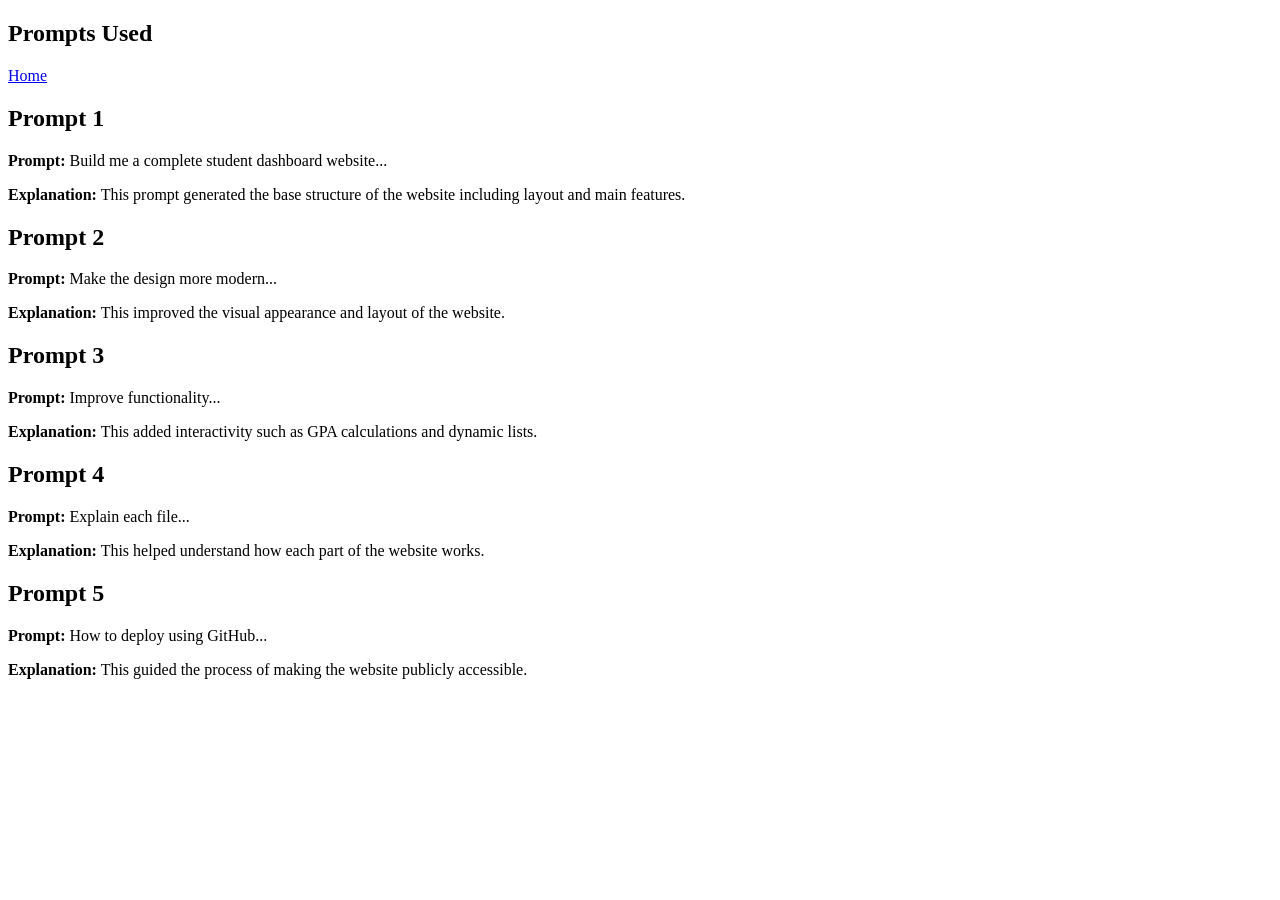
==== prompts.html @ 20e3886c "Update prompts.html" ====
<!DOCTYPE html>
<html>
<head>
    <title>AI Prompts Used</title>
    <link rel="stylesheet" href="style.css">
</head>
<body>

<nav>
    <h1>Prompts Used</h1>
    <a href="index.html">Home</a>
</nav>

<div class="container" style="flex-direction: column;">

    <h2>Prompt 1</h2>
    <p><strong>Prompt:</strong> Build me a complete student dashboard website...</p>
    <p><strong>Explanation:</strong> This prompt generated the base structure of the website including layout and main features.</p>

    <h2>Prompt 2</h2>
    <p><strong>Prompt:</strong> Make the design more modern...</p>
    <p><strong>Explanation:</strong> This improved the visual appearance and layout of the website.</p>

    <h2>Prompt 3</h2>
    <p><strong>Prompt:</strong> Improve functionality...</p>
    <p><strong>Explanation:</strong> This added interactivity such as GPA calculations and dynamic lists.</p>

    <h2>Prompt 4</h2>
    <p><strong>Prompt:</strong> Explain each file...</p>
    <p><strong>Explanation:</strong> This helped understand how each part of the website works.</p>

    <h2>Prompt 5</h2>
    <p><strong>Prompt:</strong> How to deploy using GitHub...</p>
    <p><strong>Explanation:</strong> This guided the process of making the website publicly accessible.</p>

</div>

</body>
</html>
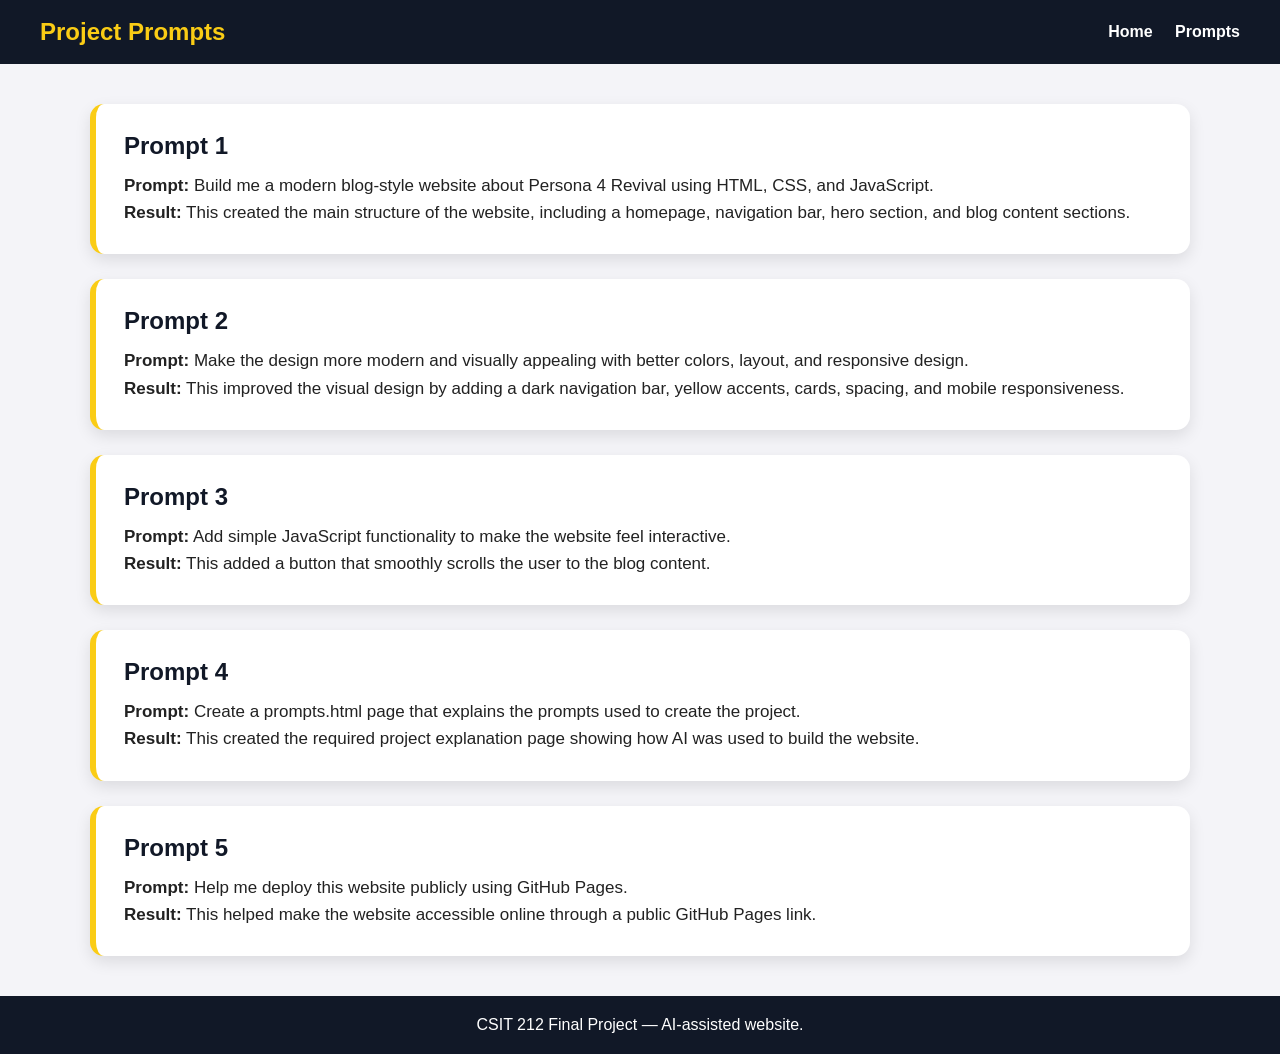
==== commit 48adb1e8: "Update prompts.html" ====
--- a/prompts.html
+++ b/prompts.html
@@ -1,39 +1,58 @@
 <!DOCTYPE html>
-<html>
+<html lang="en">
 <head>
-    <title>AI Prompts Used</title>
-    <link rel="stylesheet" href="style.css">
+  <meta charset="UTF-8" />
+  <meta name="viewport" content="width=device-width, initial-scale=1.0" />
+  <title>Prompts Used</title>
+  <link rel="stylesheet" href="style.css" />
 </head>
 <body>
 
-<nav>
-    <h1>Prompts Used</h1>
-    <a href="index.html">Home</a>
-</nav>
+  <nav class="navbar">
+    <h1>Project Prompts</h1>
+    <div>
+      <a href="index.html">Home</a>
+      <a href="prompts.html">Prompts</a>
+    </div>
+  </nav>
 
-<div class="container" style="flex-direction: column;">
+  <main class="container">
 
-    <h2>Prompt 1</h2>
-    <p><strong>Prompt:</strong> Build me a complete student dashboard website...</p>
-    <p><strong>Explanation:</strong> This prompt generated the base structure of the website including layout and main features.</p>
+    <section class="card">
+      <h2>Prompt 1</h2>
+      <p><strong>Prompt:</strong> Build me a modern blog-style website about Persona 4 Revival using HTML, CSS, and JavaScript.</p>
+      <p><strong>Result:</strong> This created the main structure of the website, including a homepage, navigation bar, hero section, and blog content sections.</p>
+    </section>
 
-    <h2>Prompt 2</h2>
-    <p><strong>Prompt:</strong> Make the design more modern...</p>
-    <p><strong>Explanation:</strong> This improved the visual appearance and layout of the website.</p>
+    <section class="card">
+      <h2>Prompt 2</h2>
+      <p><strong>Prompt:</strong> Make the design more modern and visually appealing with better colors, layout, and responsive design.</p>
+      <p><strong>Result:</strong> This improved the visual design by adding a dark navigation bar, yellow accents, cards, spacing, and mobile responsiveness.</p>
+    </section>
 
-    <h2>Prompt 3</h2>
-    <p><strong>Prompt:</strong> Improve functionality...</p>
-    <p><strong>Explanation:</strong> This added interactivity such as GPA calculations and dynamic lists.</p>
+    <section class="card">
+      <h2>Prompt 3</h2>
+      <p><strong>Prompt:</strong> Add simple JavaScript functionality to make the website feel interactive.</p>
+      <p><strong>Result:</strong> This added a button that smoothly scrolls the user to the blog content.</p>
+    </section>
 
-    <h2>Prompt 4</h2>
-    <p><strong>Prompt:</strong> Explain each file...</p>
-    <p><strong>Explanation:</strong> This helped understand how each part of the website works.</p>
+    <section class="card">
+      <h2>Prompt 4</h2>
+      <p><strong>Prompt:</strong> Create a prompts.html page that explains the prompts used to create the project.</p>
+      <p><strong>Result:</strong> This created the required project explanation page showing how AI was used to build the website.</p>
+    </section>
 
-    <h2>Prompt 5</h2>
-    <p><strong>Prompt:</strong> How to deploy using GitHub...</p>
-    <p><strong>Explanation:</strong> This guided the process of making the website publicly accessible.</p>
+    <section class="card">
+      <h2>Prompt 5</h2>
+      <p><strong>Prompt:</strong> Help me deploy this website publicly using GitHub Pages.</p>
+      <p><strong>Result:</strong> This helped make the website accessible online through a public GitHub Pages link.</p>
+    </section>
 
-</div>
+  </main>
+
+  <footer>
+    <p>CSIT 212 Final Project — AI-assisted website.</p>
+  </footer>
 
 </body>
 </html>
--- a/style.css
+++ b/style.css
@@ -0,0 +1,131 @@
+* {
+  margin: 0;
+  padding: 0;
+  box-sizing: border-box;
+  font-family: Arial, Helvetica, sans-serif;
+}
+
+body {
+  background: #f4f4f8;
+  color: #222;
+}
+
+.navbar {
+  background: #111827;
+  color: white;
+  padding: 18px 40px;
+  display: flex;
+  justify-content: space-between;
+  align-items: center;
+}
+
+.navbar h1 {
+  color: #facc15;
+}
+
+.navbar a {
+  color: white;
+  text-decoration: none;
+  margin-left: 18px;
+  font-weight: bold;
+}
+
+.navbar a:hover {
+  color: #facc15;
+}
+
+.hero {
+  min-height: 70vh;
+  background: linear-gradient(rgba(0,0,0,0.55), rgba(0,0,0,0.55)),
+              url("https://images.unsplash.com/photo-1500530855697-b586d89ba3ee");
+  background-size: cover;
+  background-position: center;
+  display: flex;
+  align-items: center;
+  padding: 40px;
+  color: white;
+}
+
+.hero-content {
+  max-width: 650px;
+}
+
+.hero h2 {
+  font-size: 56px;
+  margin-bottom: 15px;
+  color: #facc15;
+}
+
+.hero p {
+  font-size: 22px;
+  margin-bottom: 25px;
+}
+
+button {
+  background: #facc15;
+  color: #111827;
+  border: none;
+  padding: 12px 22px;
+  border-radius: 8px;
+  font-weight: bold;
+  cursor: pointer;
+}
+
+button:hover {
+  background: #eab308;
+}
+
+.container {
+  width: 90%;
+  max-width: 1100px;
+  margin: 40px auto;
+  display: grid;
+  gap: 25px;
+}
+
+.card {
+  background: white;
+  padding: 28px;
+  border-radius: 14px;
+  box-shadow: 0 6px 16px rgba(0,0,0,0.1);
+  border-left: 6px solid #facc15;
+}
+
+.card h2 {
+  margin-bottom: 12px;
+  color: #111827;
+}
+
+.card p,
+.card li {
+  line-height: 1.6;
+  font-size: 17px;
+}
+
+.card ul {
+  margin-left: 20px;
+}
+
+footer {
+  text-align: center;
+  background: #111827;
+  color: white;
+  padding: 20px;
+  margin-top: 40px;
+}
+
+@media (max-width: 700px) {
+  .navbar {
+    flex-direction: column;
+    gap: 12px;
+    text-align: center;
+  }
+
+  .hero h2 {
+    font-size: 38px;
+  }
+
+  .hero p {
+    font-size: 18px;
+  }
+}
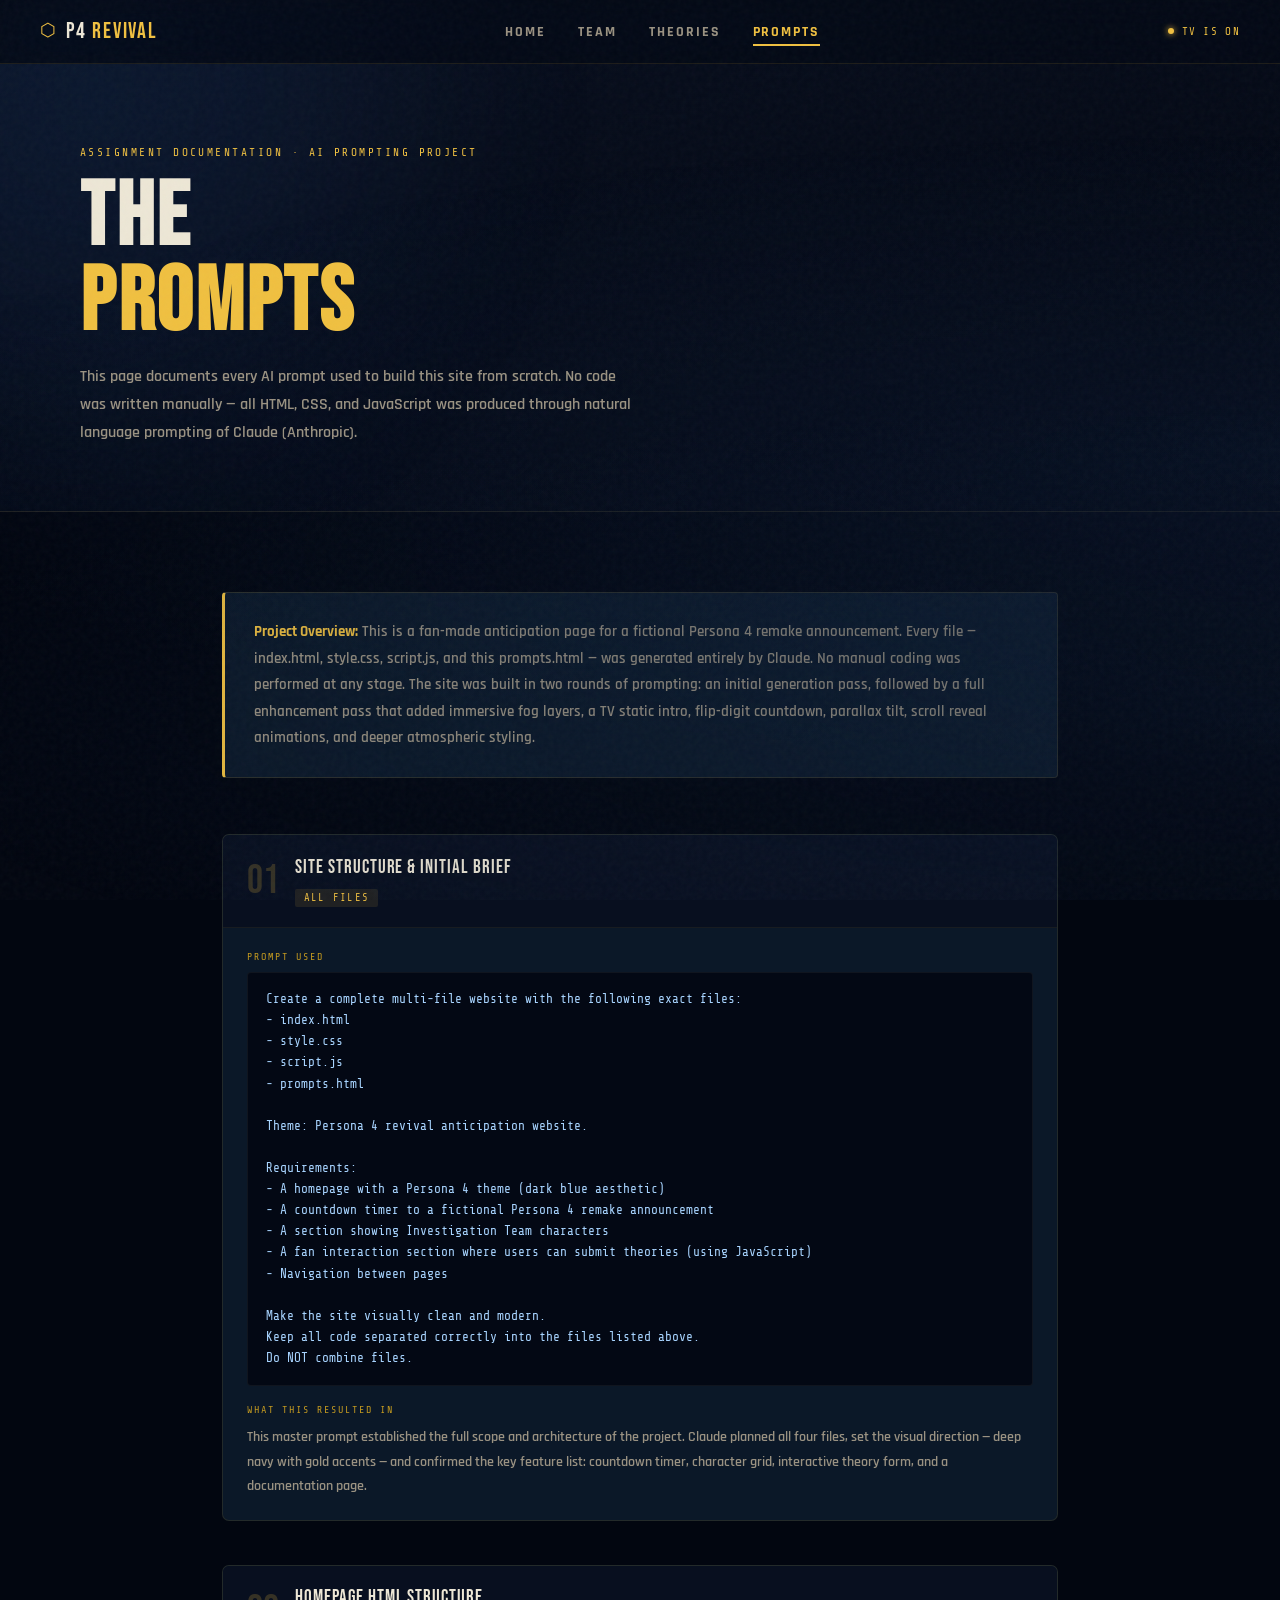
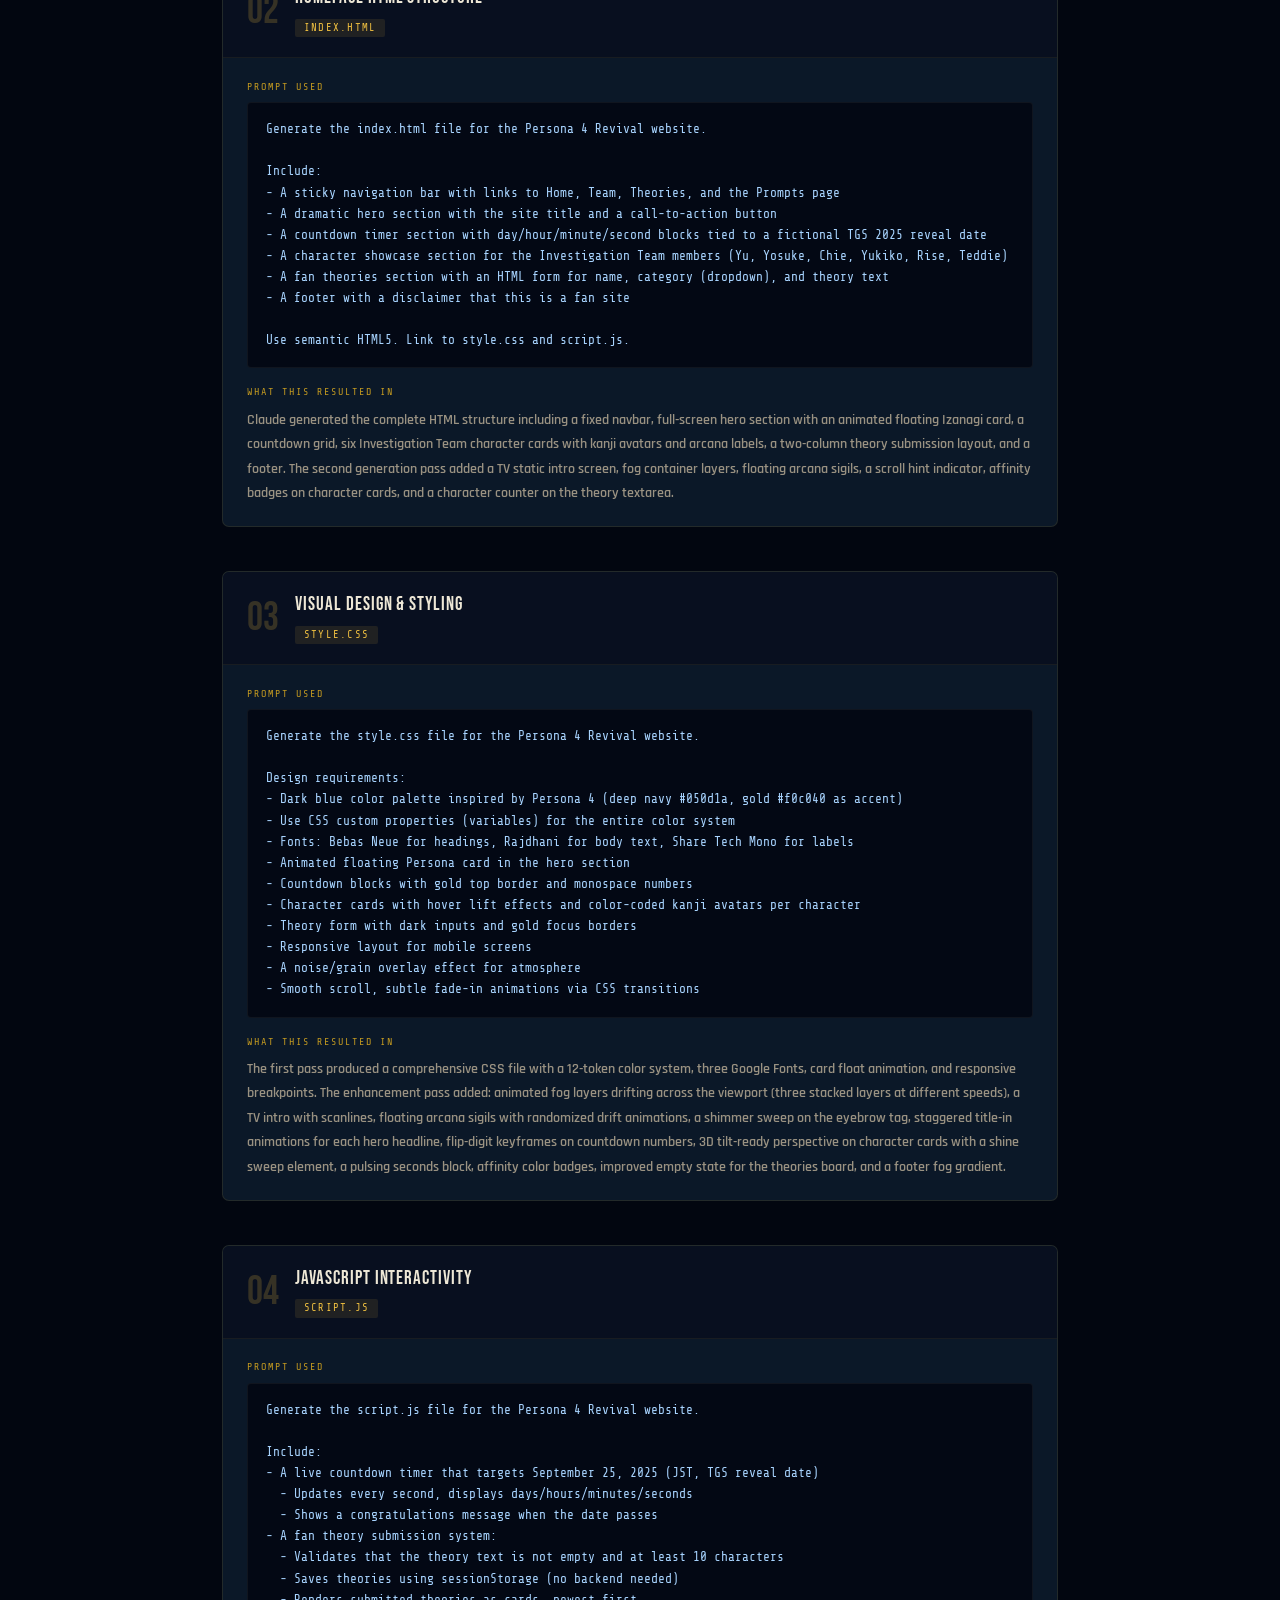
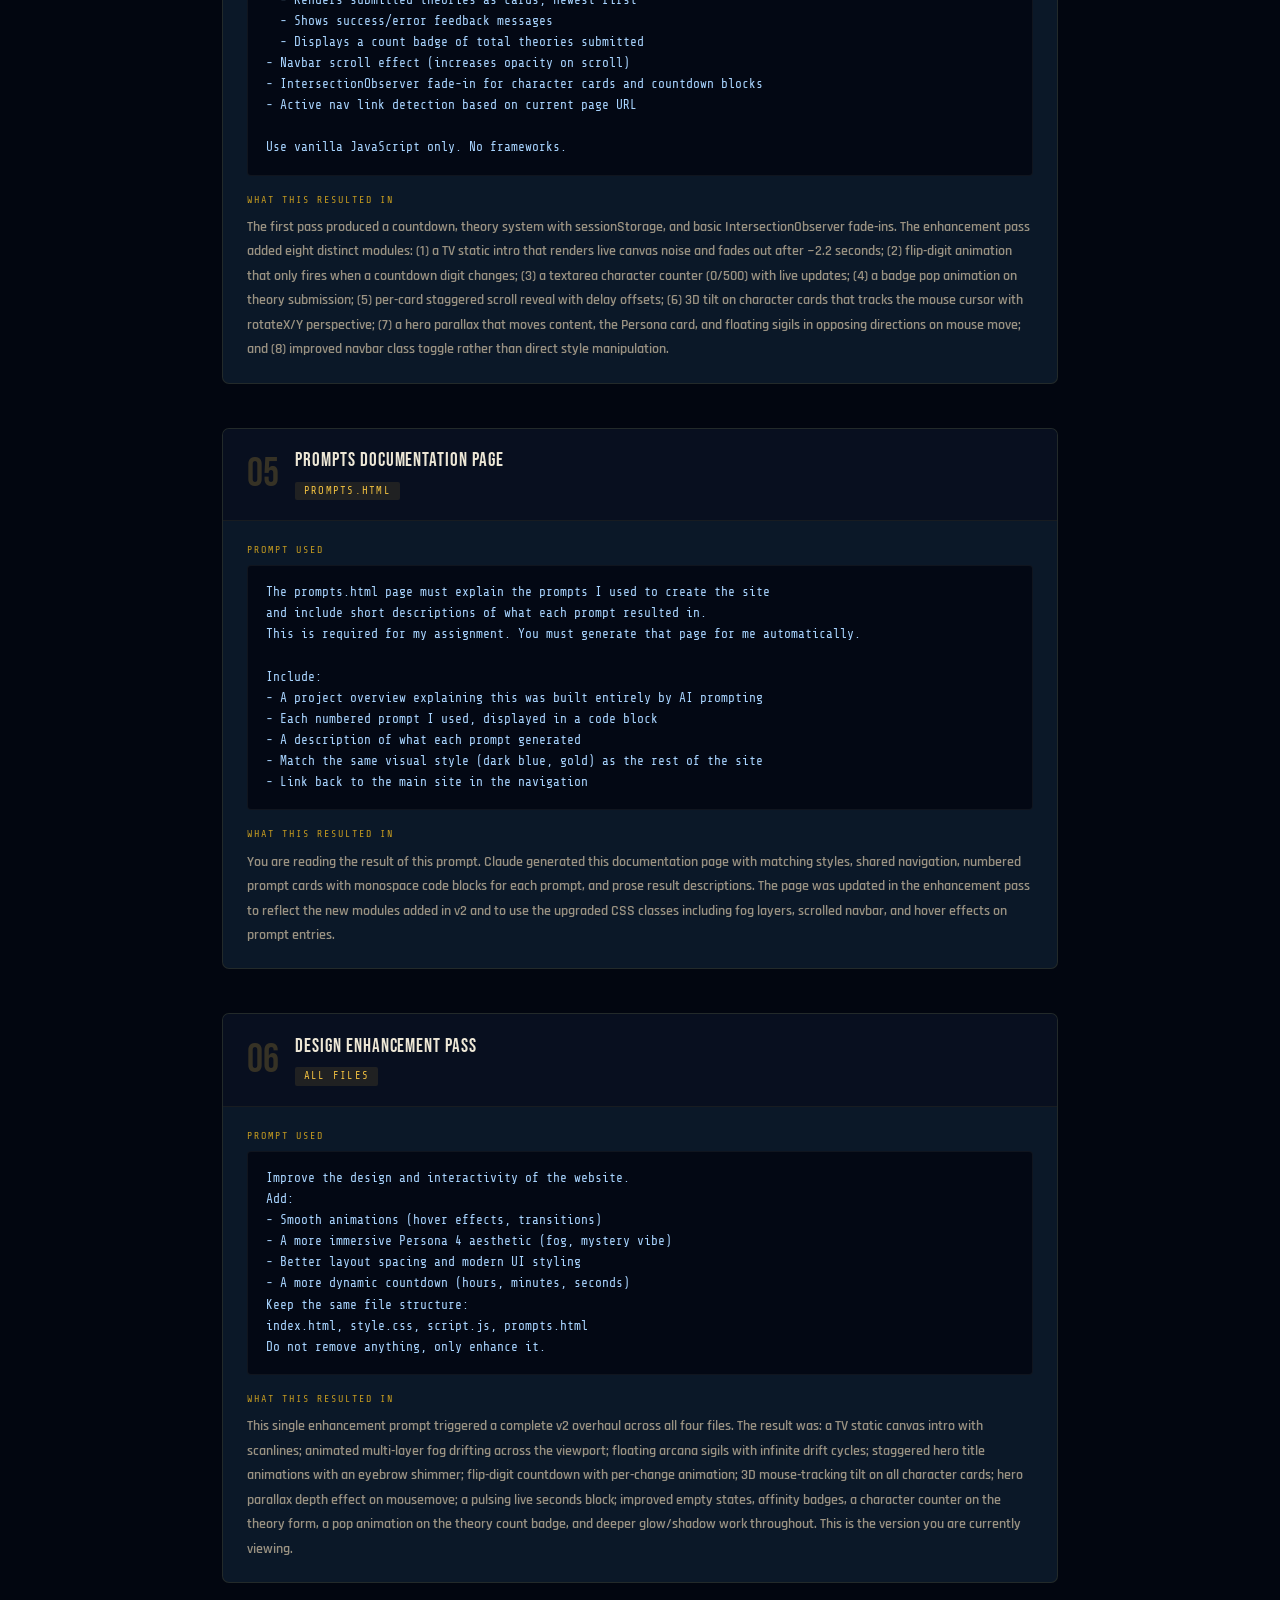
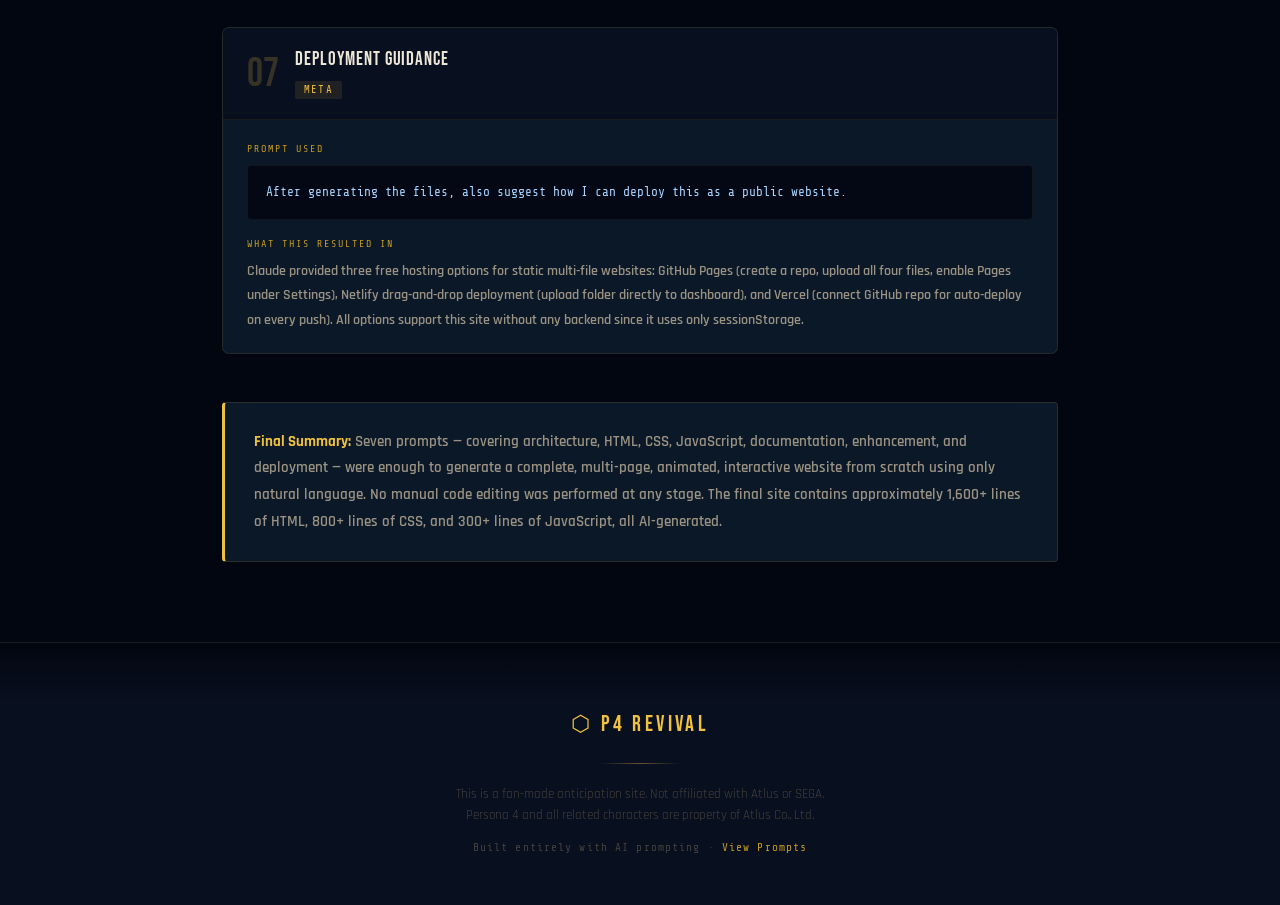
==== commit 8c4dafae: "Update prompts.html" ====
--- a/prompts.html
+++ b/prompts.html
@@ -3,56 +3,325 @@
 <head>
   <meta charset="UTF-8" />
   <meta name="viewport" content="width=device-width, initial-scale=1.0" />
-  <title>Prompts Used</title>
+  <title>Prompts Used — Persona 4 Revival</title>
   <link rel="stylesheet" href="style.css" />
+  <link href="https://fonts.googleapis.com/css2?family=Bebas+Neue&family=Rajdhani:wght@400;600;700&family=Share+Tech+Mono&display=swap" rel="stylesheet" />
 </head>
 <body>
 
-  <nav class="navbar">
-    <h1>Project Prompts</h1>
-    <div>
-      <a href="index.html">Home</a>
-      <a href="prompts.html">Prompts</a>
+  <div class="noise-overlay"></div>
+
+  <!-- FOG LAYERS -->
+  <div class="fog-container" aria-hidden="true">
+    <div class="fog-layer fog-1"></div>
+    <div class="fog-layer fog-2"></div>
+  </div>
+
+  <!-- NAVIGATION -->
+  <nav class="navbar" id="navbar">
+    <div class="nav-logo">
+      <span class="nav-logo-icon">⬡</span>
+      <span>P4 <span class="gold">REVIVAL</span></span>
+    </div>
+    <ul class="nav-links">
+      <li><a href="index.html">Home</a></li>
+      <li><a href="index.html#characters">Team</a></li>
+      <li><a href="index.html#theories">Theories</a></li>
+      <li><a href="prompts.html" class="active">Prompts</a></li>
+    </ul>
+    <div class="nav-tv">
+      <span class="tv-dot"></span>
+      <span>TV IS ON</span>
     </div>
   </nav>
 
-  <main class="container">
-
-    <section class="card">
-      <h2>Prompt 1</h2>
-      <p><strong>Prompt:</strong> Build me a modern blog-style website about Persona 4 Revival using HTML, CSS, and JavaScript.</p>
-      <p><strong>Result:</strong> This created the main structure of the website, including a homepage, navigation bar, hero section, and blog content sections.</p>
-    </section>
-
-    <section class="card">
-      <h2>Prompt 2</h2>
-      <p><strong>Prompt:</strong> Make the design more modern and visually appealing with better colors, layout, and responsive design.</p>
-      <p><strong>Result:</strong> This improved the visual design by adding a dark navigation bar, yellow accents, cards, spacing, and mobile responsiveness.</p>
-    </section>
-
-    <section class="card">
-      <h2>Prompt 3</h2>
-      <p><strong>Prompt:</strong> Add simple JavaScript functionality to make the website feel interactive.</p>
-      <p><strong>Result:</strong> This added a button that smoothly scrolls the user to the blog content.</p>
-    </section>
-
-    <section class="card">
-      <h2>Prompt 4</h2>
-      <p><strong>Prompt:</strong> Create a prompts.html page that explains the prompts used to create the project.</p>
-      <p><strong>Result:</strong> This created the required project explanation page showing how AI was used to build the website.</p>
-    </section>
-
-    <section class="card">
-      <h2>Prompt 5</h2>
-      <p><strong>Prompt:</strong> Help me deploy this website publicly using GitHub Pages.</p>
-      <p><strong>Result:</strong> This helped make the website accessible online through a public GitHub Pages link.</p>
-    </section>
+  <!-- HERO -->
+  <header class="prompts-hero">
+    <div class="prompts-hero-content">
+      <span class="prompts-hero-tag">ASSIGNMENT DOCUMENTATION · AI PROMPTING PROJECT</span>
+      <h1 class="prompts-hero-title">
+        THE<br/><span class="gold">PROMPTS</span>
+      </h1>
+      <p class="prompts-hero-sub">
+        This page documents every AI prompt used to build this site from scratch.
+        No code was written manually — all HTML, CSS, and JavaScript was produced through
+        natural language prompting of Claude (Anthropic).
+      </p>
+    </div>
+  </header>
+
+  <!-- MAIN CONTENT -->
+  <main class="prompts-main">
+
+    <div class="prompts-intro">
+      <strong style="color: var(--gold);">Project Overview:</strong> This is a fan-made anticipation page for a fictional Persona 4 remake announcement.
+      Every file — index.html, style.css, script.js, and this prompts.html — was generated entirely by Claude.
+      No manual coding was performed at any stage. The site was built in two rounds of prompting: an initial
+      generation pass, followed by a full enhancement pass that added immersive fog layers, a TV static intro,
+      flip-digit countdown, parallax tilt, scroll reveal animations, and deeper atmospheric styling.
+    </div>
+
+    <!-- PROMPT 1 -->
+    <div class="prompt-entry">
+      <div class="prompt-entry-header">
+        <span class="prompt-number">01</span>
+        <div>
+          <div style="font-family:var(--font-head);font-size:1.2rem;letter-spacing:0.05em;color:var(--white);">Site Structure & Initial Brief</div>
+          <span class="prompt-file-badge">All Files</span>
+        </div>
+      </div>
+      <div class="prompt-entry-body">
+        <span class="prompt-label">Prompt Used</span>
+        <pre class="prompt-text">Create a complete multi-file website with the following exact files:
+- index.html
+- style.css
+- script.js
+- prompts.html
+
+Theme: Persona 4 revival anticipation website.
+
+Requirements:
+- A homepage with a Persona 4 theme (dark blue aesthetic)
+- A countdown timer to a fictional Persona 4 remake announcement
+- A section showing Investigation Team characters
+- A fan interaction section where users can submit theories (using JavaScript)
+- Navigation between pages
+
+Make the site visually clean and modern.
+Keep all code separated correctly into the files listed above.
+Do NOT combine files.</pre>
+        <span class="prompt-label">What This Resulted In</span>
+        <p class="prompt-result">
+          This master prompt established the full scope and architecture of the project. Claude planned all four files,
+          set the visual direction — deep navy with gold accents — and confirmed the key feature list:
+          countdown timer, character grid, interactive theory form, and a documentation page.
+        </p>
+      </div>
+    </div>
+
+    <!-- PROMPT 2 -->
+    <div class="prompt-entry">
+      <div class="prompt-entry-header">
+        <span class="prompt-number">02</span>
+        <div>
+          <div style="font-family:var(--font-head);font-size:1.2rem;letter-spacing:0.05em;color:var(--white);">Homepage HTML Structure</div>
+          <span class="prompt-file-badge">index.html</span>
+        </div>
+      </div>
+      <div class="prompt-entry-body">
+        <span class="prompt-label">Prompt Used</span>
+        <pre class="prompt-text">Generate the index.html file for the Persona 4 Revival website.
+
+Include:
+- A sticky navigation bar with links to Home, Team, Theories, and the Prompts page
+- A dramatic hero section with the site title and a call-to-action button
+- A countdown timer section with day/hour/minute/second blocks tied to a fictional TGS 2025 reveal date
+- A character showcase section for the Investigation Team members (Yu, Yosuke, Chie, Yukiko, Rise, Teddie)
+- A fan theories section with an HTML form for name, category (dropdown), and theory text
+- A footer with a disclaimer that this is a fan site
+
+Use semantic HTML5. Link to style.css and script.js.</pre>
+        <span class="prompt-label">What This Resulted In</span>
+        <p class="prompt-result">
+          Claude generated the complete HTML structure including a fixed navbar, full-screen hero section with an
+          animated floating Izanagi card, a countdown grid, six Investigation Team character cards with kanji
+          avatars and arcana labels, a two-column theory submission layout, and a footer. The second generation
+          pass added a TV static intro screen, fog container layers, floating arcana sigils, a scroll hint indicator,
+          affinity badges on character cards, and a character counter on the theory textarea.
+        </p>
+      </div>
+    </div>
+
+    <!-- PROMPT 3 -->
+    <div class="prompt-entry">
+      <div class="prompt-entry-header">
+        <span class="prompt-number">03</span>
+        <div>
+          <div style="font-family:var(--font-head);font-size:1.2rem;letter-spacing:0.05em;color:var(--white);">Visual Design & Styling</div>
+          <span class="prompt-file-badge">style.css</span>
+        </div>
+      </div>
+      <div class="prompt-entry-body">
+        <span class="prompt-label">Prompt Used</span>
+        <pre class="prompt-text">Generate the style.css file for the Persona 4 Revival website.
+
+Design requirements:
+- Dark blue color palette inspired by Persona 4 (deep navy #050d1a, gold #f0c040 as accent)
+- Use CSS custom properties (variables) for the entire color system
+- Fonts: Bebas Neue for headings, Rajdhani for body text, Share Tech Mono for labels
+- Animated floating Persona card in the hero section
+- Countdown blocks with gold top border and monospace numbers
+- Character cards with hover lift effects and color-coded kanji avatars per character
+- Theory form with dark inputs and gold focus borders
+- Responsive layout for mobile screens
+- A noise/grain overlay effect for atmosphere
+- Smooth scroll, subtle fade-in animations via CSS transitions</pre>
+        <span class="prompt-label">What This Resulted In</span>
+        <p class="prompt-result">
+          The first pass produced a comprehensive CSS file with a 12-token color system, three Google Fonts, card
+          float animation, and responsive breakpoints. The enhancement pass added: animated fog layers drifting
+          across the viewport (three stacked layers at different speeds), a TV intro with scanlines, floating arcana
+          sigils with randomized drift animations, a shimmer sweep on the eyebrow tag, staggered title-in animations
+          for each hero headline, flip-digit keyframes on countdown numbers, 3D tilt-ready perspective on character
+          cards with a shine sweep element, a pulsing seconds block, affinity color badges, improved empty state
+          for the theories board, and a footer fog gradient.
+        </p>
+      </div>
+    </div>
+
+    <!-- PROMPT 4 -->
+    <div class="prompt-entry">
+      <div class="prompt-entry-header">
+        <span class="prompt-number">04</span>
+        <div>
+          <div style="font-family:var(--font-head);font-size:1.2rem;letter-spacing:0.05em;color:var(--white);">JavaScript Interactivity</div>
+          <span class="prompt-file-badge">script.js</span>
+        </div>
+      </div>
+      <div class="prompt-entry-body">
+        <span class="prompt-label">Prompt Used</span>
+        <pre class="prompt-text">Generate the script.js file for the Persona 4 Revival website.
+
+Include:
+- A live countdown timer that targets September 25, 2025 (JST, TGS reveal date)
+  - Updates every second, displays days/hours/minutes/seconds
+  - Shows a congratulations message when the date passes
+- A fan theory submission system:
+  - Validates that the theory text is not empty and at least 10 characters
+  - Saves theories using sessionStorage (no backend needed)
+  - Renders submitted theories as cards, newest first
+  - Shows success/error feedback messages
+  - Displays a count badge of total theories submitted
+- Navbar scroll effect (increases opacity on scroll)
+- IntersectionObserver fade-in for character cards and countdown blocks
+- Active nav link detection based on current page URL
+
+Use vanilla JavaScript only. No frameworks.</pre>
+        <span class="prompt-label">What This Resulted In</span>
+        <p class="prompt-result">
+          The first pass produced a countdown, theory system with sessionStorage, and basic IntersectionObserver
+          fade-ins. The enhancement pass added eight distinct modules: (1) a TV static intro that renders live
+          canvas noise and fades out after ~2.2 seconds; (2) flip-digit animation that only fires when a countdown
+          digit changes; (3) a textarea character counter (0/500) with live updates; (4) a badge pop animation on
+          theory submission; (5) per-card staggered scroll reveal with delay offsets; (6) 3D tilt on character
+          cards that tracks the mouse cursor with rotateX/Y perspective; (7) a hero parallax that moves content,
+          the Persona card, and floating sigils in opposing directions on mouse move; and (8) improved navbar
+          class toggle rather than direct style manipulation.
+        </p>
+      </div>
+    </div>
+
+    <!-- PROMPT 5 -->
+    <div class="prompt-entry">
+      <div class="prompt-entry-header">
+        <span class="prompt-number">05</span>
+        <div>
+          <div style="font-family:var(--font-head);font-size:1.2rem;letter-spacing:0.05em;color:var(--white);">Prompts Documentation Page</div>
+          <span class="prompt-file-badge">prompts.html</span>
+        </div>
+      </div>
+      <div class="prompt-entry-body">
+        <span class="prompt-label">Prompt Used</span>
+        <pre class="prompt-text">The prompts.html page must explain the prompts I used to create the site 
+and include short descriptions of what each prompt resulted in. 
+This is required for my assignment. You must generate that page for me automatically.
+
+Include:
+- A project overview explaining this was built entirely by AI prompting
+- Each numbered prompt I used, displayed in a code block
+- A description of what each prompt generated
+- Match the same visual style (dark blue, gold) as the rest of the site
+- Link back to the main site in the navigation</pre>
+        <span class="prompt-label">What This Resulted In</span>
+        <p class="prompt-result">
+          You are reading the result of this prompt. Claude generated this documentation page with matching
+          styles, shared navigation, numbered prompt cards with monospace code blocks for each prompt, and
+          prose result descriptions. The page was updated in the enhancement pass to reflect the new
+          modules added in v2 and to use the upgraded CSS classes including fog layers, scrolled navbar,
+          and hover effects on prompt entries.
+        </p>
+      </div>
+    </div>
+
+    <!-- PROMPT 6 -->
+    <div class="prompt-entry">
+      <div class="prompt-entry-header">
+        <span class="prompt-number">06</span>
+        <div>
+          <div style="font-family:var(--font-head);font-size:1.2rem;letter-spacing:0.05em;color:var(--white);">Design Enhancement Pass</div>
+          <span class="prompt-file-badge">All Files</span>
+        </div>
+      </div>
+      <div class="prompt-entry-body">
+        <span class="prompt-label">Prompt Used</span>
+        <pre class="prompt-text">Improve the design and interactivity of the website.
+Add:
+- Smooth animations (hover effects, transitions)
+- A more immersive Persona 4 aesthetic (fog, mystery vibe)
+- Better layout spacing and modern UI styling
+- A more dynamic countdown (hours, minutes, seconds)
+Keep the same file structure:
+index.html, style.css, script.js, prompts.html
+Do not remove anything, only enhance it.</pre>
+        <span class="prompt-label">What This Resulted In</span>
+        <p class="prompt-result">
+          This single enhancement prompt triggered a complete v2 overhaul across all four files. The result was:
+          a TV static canvas intro with scanlines; animated multi-layer fog drifting across the viewport;
+          floating arcana sigils with infinite drift cycles; staggered hero title animations with an eyebrow
+          shimmer; flip-digit countdown with per-change animation; 3D mouse-tracking tilt on all character cards;
+          hero parallax depth effect on mousemove; a pulsing live seconds block; improved empty states,
+          affinity badges, a character counter on the theory form, a pop animation on the theory count badge,
+          and deeper glow/shadow work throughout. This is the version you are currently viewing.
+        </p>
+      </div>
+    </div>
+
+    <!-- PROMPT 7 -->
+    <div class="prompt-entry">
+      <div class="prompt-entry-header">
+        <span class="prompt-number">07</span>
+        <div>
+          <div style="font-family:var(--font-head);font-size:1.2rem;letter-spacing:0.05em;color:var(--white);">Deployment Guidance</div>
+          <span class="prompt-file-badge">Meta</span>
+        </div>
+      </div>
+      <div class="prompt-entry-body">
+        <span class="prompt-label">Prompt Used</span>
+        <pre class="prompt-text">After generating the files, also suggest how I can deploy this as a public website.</pre>
+        <span class="prompt-label">What This Resulted In</span>
+        <p class="prompt-result">
+          Claude provided three free hosting options for static multi-file websites: GitHub Pages
+          (create a repo, upload all four files, enable Pages under Settings), Netlify drag-and-drop
+          deployment (upload folder directly to dashboard), and Vercel (connect GitHub repo for
+          auto-deploy on every push). All options support this site without any backend since it
+          uses only sessionStorage.
+        </p>
+      </div>
+    </div>
+
+    <div class="prompts-intro" style="margin-top:3rem;margin-bottom:0;">
+      <strong style="color:var(--gold);">Final Summary:</strong> Seven prompts — covering architecture, HTML, CSS, JavaScript, documentation,
+      enhancement, and deployment — were enough to generate a complete, multi-page, animated, interactive website
+      from scratch using only natural language. No manual code editing was performed at any stage. The final site
+      contains approximately 1,600+ lines of HTML, 800+ lines of CSS, and 300+ lines of JavaScript, all AI-generated.
+    </div>
 
   </main>
 
-  <footer>
-    <p>CSIT 212 Final Project — AI-assisted website.</p>
+  <!-- FOOTER -->
+  <footer class="site-footer">
+    <div class="footer-fog"></div>
+    <div class="footer-inner">
+      <div class="footer-logo">
+        <span>⬡</span>
+        <span>P4 <span class="gold">REVIVAL</span></span>
+      </div>
+      <div class="footer-divider"></div>
+      <p class="footer-disclaimer">This is a fan-made anticipation site. Not affiliated with Atlus or SEGA.<br/>Persona 4 and all related characters are property of Atlus Co., Ltd.</p>
+      <p class="footer-credit">Built entirely with AI prompting · <a href="prompts.html">View Prompts</a></p>
+    </div>
   </footer>
 
+  <script src="script.js"></script>
 </body>
 </html>
--- a/style.css
+++ b/style.css
@@ -1,131 +1,1187 @@
-* {
-  margin: 0;
-  padding: 0;
+/* =============================================
+   PERSONA 4 REVIVAL — style.css  (v2 Enhanced)
+   Immersive Fog · Mystery · Dark Blue + Gold
+   ============================================= */
+
+@import url('https://fonts.googleapis.com/css2?family=Bebas+Neue&family=Rajdhani:wght@400;600;700&family=Share+Tech+Mono&display=swap');
+
+*, *::before, *::after {
+  margin: 0; padding: 0;
   box-sizing: border-box;
-  font-family: Arial, Helvetica, sans-serif;
-}
+}
+
+/* =============================================
+   DESIGN TOKENS
+   ============================================= */
+:root {
+  --navy:         #040914;
+  --navy-deep:    #020610;
+  --navy-mid:     #080f1f;
+  --navy-card:    #0b1828;
+  --navy-light:   #102038;
+  --blue-glow:    #1a3a6b;
+  --blue-bright:  #2255aa;
+  --fog-color:    #0d1e3a;
+  --gold:         #f0c040;
+  --gold-dim:     #c49a20;
+  --gold-pale:    #fde992;
+  --gold-ghost:   rgba(240,192,64,0.07);
+  --red-accent:   #cc2222;
+  --white:        #ede7d6;
+  --white-dim:    #9a9282;
+  --white-faint:  #44403a;
+  --font-head:    'Bebas Neue', sans-serif;
+  --font-body:    'Rajdhani', sans-serif;
+  --font-mono:    'Share Tech Mono', monospace;
+  --ease-out-expo: cubic-bezier(0.19,1,0.22,1);
+  --ease-spring:   cubic-bezier(0.34,1.56,0.64,1);
+}
+
+html { scroll-behavior: smooth; }
 
 body {
-  background: #f4f4f8;
-  color: #222;
-}
-
-.navbar {
-  background: #111827;
-  color: white;
-  padding: 18px 40px;
-  display: flex;
-  justify-content: space-between;
-  align-items: center;
-}
-
-.navbar h1 {
-  color: #facc15;
-}
-
-.navbar a {
-  color: white;
-  text-decoration: none;
-  margin-left: 18px;
-  font-weight: bold;
-}
-
-.navbar a:hover {
-  color: #facc15;
-}
-
-.hero {
-  min-height: 70vh;
-  background: linear-gradient(rgba(0,0,0,0.55), rgba(0,0,0,0.55)),
-              url("https://images.unsplash.com/photo-1500530855697-b586d89ba3ee");
-  background-size: cover;
-  background-position: center;
+  background-color: var(--navy-deep);
+  color: var(--white);
+  font-family: var(--font-body);
+  font-size: 16px;
+  line-height: 1.6;
+  overflow-x: hidden;
+  cursor: default;
+}
+
+body.loading { overflow: hidden; }
+
+/* =============================================
+   TV INTRO
+   ============================================= */
+.tv-intro {
+  position: fixed;
+  inset: 0;
+  z-index: 9000;
   display: flex;
   align-items: center;
-  padding: 40px;
-  color: white;
-}
-
+  justify-content: center;
+  background: #000;
+  transition: opacity 0.6s ease, transform 0.6s ease;
+}
+
+.tv-intro.hidden {
+  opacity: 0;
+  pointer-events: none;
+  transform: scale(1.05);
+}
+
+#static-canvas {
+  position: absolute;
+  inset: 0;
+  width: 100%; height: 100%;
+  opacity: 0.55;
+}
+
+.tv-intro-content {
+  position: relative;
+  z-index: 2;
+  text-align: center;
+  animation: tv-flicker 0.08s step-end infinite;
+}
+
+.tv-channel-text {
+  font-family: var(--font-head);
+  font-size: clamp(4rem, 12vw, 10rem);
+  color: #fff;
+  letter-spacing: 0.2em;
+  text-shadow: 0 0 20px rgba(255,255,255,0.4);
+  line-height: 1;
+}
+
+.tv-on-text {
+  font-family: var(--font-mono);
+  font-size: 0.8rem;
+  letter-spacing: 0.3em;
+  color: rgba(255,255,255,0.6);
+  margin-top: 0.5rem;
+  text-transform: uppercase;
+}
+
+.tv-scanlines {
+  position: absolute;
+  inset: 0;
+  background: repeating-linear-gradient(
+    0deg,
+    transparent,
+    transparent 2px,
+    rgba(0,0,0,0.25) 2px,
+    rgba(0,0,0,0.25) 4px
+  );
+  pointer-events: none;
+}
+
+@keyframes tv-flicker {
+  0%  { opacity: 1; }
+  10% { opacity: 0.9; }
+  20% { opacity: 1; }
+  30% { opacity: 0.85; }
+  40% { opacity: 1; }
+  50% { opacity: 0.95; }
+}
+
+/* =============================================
+   NOISE + FOG LAYERS
+   ============================================= */
+.noise-overlay {
+  position: fixed; inset: 0;
+  pointer-events: none;
+  z-index: 800;
+  opacity: 0.035;
+  background-image: url("data:image/svg+xml,%3Csvg viewBox='0 0 200 200' xmlns='http://www.w3.org/2000/svg'%3E%3Cfilter id='n'%3E%3CfeTurbulence type='fractalNoise' baseFrequency='0.85' numOctaves='4' stitchTiles='stitch'/%3E%3C/filter%3E%3Crect width='100%25' height='100%25' filter='url(%23n)'/%3E%3C/svg%3E");
+}
+
+.fog-container {
+  position: fixed; inset: 0;
+  z-index: 1; pointer-events: none;
+  overflow: hidden;
+}
+
+.fog-layer {
+  position: absolute;
+  width: 200%; height: 100%;
+  background: radial-gradient(ellipse 80% 50% at 50% 60%,
+    rgba(13,30,58,0.55) 0%,
+    transparent 70%);
+  animation: fog-drift linear infinite;
+}
+
+.fog-1 { animation-duration: 60s; opacity: 0.7; top: -10%; }
+.fog-2 { animation-duration: 90s; opacity: 0.5; top: 20%; animation-direction: reverse; }
+.fog-3 { animation-duration: 120s; opacity: 0.35; top: 50%; }
+
+@keyframes fog-drift {
+  from { transform: translateX(0); }
+  to   { transform: translateX(-50%); }
+}
+
+/* =============================================
+   UTILITY
+   ============================================= */
+.gold { color: var(--gold); }
+
+::-webkit-scrollbar { width: 5px; }
+::-webkit-scrollbar-track { background: var(--navy-deep); }
+::-webkit-scrollbar-thumb { background: var(--gold-dim); border-radius: 3px; }
+
+/* =============================================
+   NAVIGATION
+   ============================================= */
+.navbar {
+  position: fixed; top: 0; left: 0; right: 0;
+  z-index: 500;
+  display: flex; align-items: center; justify-content: space-between;
+  padding: 0 2.5rem;
+  height: 64px;
+  background: rgba(4,9,20,0.82);
+  backdrop-filter: blur(20px) saturate(160%);
+  border-bottom: 1px solid rgba(240,192,64,0.1);
+  transition: background 0.4s ease, border-color 0.4s ease, box-shadow 0.4s ease;
+}
+
+.navbar.scrolled {
+  background: rgba(4,9,20,0.97);
+  border-bottom-color: rgba(240,192,64,0.22);
+  box-shadow: 0 8px 40px rgba(0,0,0,0.5);
+}
+
+.nav-logo {
+  font-family: var(--font-head);
+  font-size: 1.4rem; letter-spacing: 0.08em;
+  display: flex; align-items: center; gap: 0.5rem;
+  transition: opacity 0.2s;
+}
+.nav-logo:hover { opacity: 0.8; }
+
+.nav-logo-icon { color: var(--gold); font-size: 1.1rem; }
+
+.nav-links { list-style: none; display: flex; gap: 2rem; }
+
+.nav-links a {
+  text-decoration: none;
+  font-family: var(--font-body); font-weight: 700;
+  font-size: 0.88rem; letter-spacing: 0.14em;
+  text-transform: uppercase;
+  color: var(--white-dim);
+  transition: color 0.25s;
+  position: relative; padding-bottom: 2px;
+}
+
+.nav-links a::after {
+  content: '';
+  position: absolute; bottom: -3px; left: 0; right: 0;
+  height: 1.5px; background: var(--gold);
+  transform: scaleX(0); transform-origin: left;
+  transition: transform 0.3s var(--ease-out-expo);
+}
+
+.nav-links a:hover,
+.nav-links a.active { color: var(--gold); }
+.nav-links a:hover::after,
+.nav-links a.active::after { transform: scaleX(1); }
+
+.nav-tv {
+  font-family: var(--font-mono); font-size: 0.68rem;
+  color: var(--gold); letter-spacing: 0.12em;
+  display: flex; align-items: center; gap: 0.5rem;
+}
+
+.tv-dot {
+  width: 6px; height: 6px; border-radius: 50%;
+  background: var(--gold);
+  box-shadow: 0 0 6px var(--gold);
+  animation: pulse-dot 1.8s ease-in-out infinite;
+}
+
+@keyframes pulse-dot {
+  0%,100% { opacity: 1; transform: scale(1); }
+  50%      { opacity: 0.4; transform: scale(0.7); }
+}
+
+/* =============================================
+   HERO
+   ============================================= */
+.hero {
+  min-height: 100vh;
+  display: flex; align-items: center; justify-content: space-between;
+  padding: 0 6rem 0 5rem;
+  position: relative; overflow: hidden;
+}
+
+.hero-bg-shapes { position: absolute; inset: 0; z-index: 0; }
+
+.shape {
+  position: absolute; border-radius: 50%;
+  filter: blur(100px); opacity: 0.18;
+  animation: shape-breathe ease-in-out infinite;
+}
+
+.shape-1 {
+  width: 700px; height: 700px; top: -120px; left: -180px;
+  background: radial-gradient(circle, #1a4a99, transparent);
+  animation-duration: 12s;
+}
+.shape-2 {
+  width: 450px; height: 450px; bottom: 0; right: 80px;
+  background: radial-gradient(circle, #b08010, transparent);
+  opacity: 0.10; animation-duration: 18s; animation-delay: -6s;
+}
+.shape-3 {
+  width: 350px; height: 350px; top: 35%; left: 42%;
+  background: radial-gradient(circle, #0a2a5e, transparent);
+  animation-duration: 15s; animation-delay: -3s;
+}
+.shape-4 {
+  width: 250px; height: 250px; bottom: 15%; left: 20%;
+  background: radial-gradient(circle, #1a3a6b, transparent);
+  opacity: 0.12; animation-duration: 20s; animation-delay: -10s;
+}
+
+@keyframes shape-breathe {
+  0%,100% { transform: scale(1) translate(0,0); }
+  50%      { transform: scale(1.12) translate(20px,-15px); }
+}
+
+/* Floating sigils */
+.arcana-sigils { position: absolute; inset: 0; z-index: 0; pointer-events: none; }
+
+.sigil {
+  position: absolute;
+  font-size: 1.5rem; color: rgba(240,192,64,0.08);
+  animation: sigil-float linear infinite;
+  user-select: none;
+}
+.s1 { left:8%;  top:20%; animation-duration:22s; animation-delay:0s;   font-size:2rem; }
+.s2 { left:15%; top:70%; animation-duration:28s; animation-delay:-5s;  }
+.s3 { left:75%; top:15%; animation-duration:25s; animation-delay:-8s;  font-size:1.8rem; }
+.s4 { left:85%; top:65%; animation-duration:32s; animation-delay:-12s; font-size:1.2rem; }
+.s5 { left:50%; top:85%; animation-duration:20s; animation-delay:-3s;  font-size:2.5rem; }
+
+@keyframes sigil-float {
+  0%   { transform: translateY(0) rotate(0deg);   opacity: 0.05; }
+  25%  { opacity: 0.12; }
+  50%  { transform: translateY(-40px) rotate(180deg); opacity: 0.06; }
+  75%  { opacity: 0.10; }
+  100% { transform: translateY(0) rotate(360deg); opacity: 0.05; }
+}
+
+/* Hero content reveal */
 .hero-content {
-  max-width: 650px;
-}
-
-.hero h2 {
-  font-size: 56px;
-  margin-bottom: 15px;
-  color: #facc15;
-}
-
-.hero p {
-  font-size: 22px;
-  margin-bottom: 25px;
-}
-
-button {
-  background: #facc15;
-  color: #111827;
-  border: none;
-  padding: 12px 22px;
-  border-radius: 8px;
-  font-weight: bold;
-  cursor: pointer;
-}
-
-button:hover {
-  background: #eab308;
-}
-
-.container {
-  width: 90%;
-  max-width: 1100px;
-  margin: 40px auto;
+  position: relative; z-index: 2;
+  flex: 1; max-width: 620px;
+}
+
+.reveal-hero { animation: hero-reveal 1.2s var(--ease-out-expo) both; animation-delay: 0.1s; }
+.reveal-card { animation: card-reveal 1.4s var(--ease-out-expo) both; animation-delay: 0.35s; }
+
+@keyframes hero-reveal {
+  from { opacity: 0; transform: translateY(40px); }
+  to   { opacity: 1; transform: translateY(0); }
+}
+@keyframes card-reveal {
+  from { opacity: 0; transform: translateY(30px) rotate(-3deg) scale(0.9); }
+  to   { opacity: 1; transform: translateY(0) rotate(-3deg) scale(1); }
+}
+
+.hero-eyebrow { margin-bottom: 1.5rem; }
+
+.eye-brow-tag {
+  font-family: var(--font-mono); font-size: 0.76rem;
+  letter-spacing: 0.22em; color: var(--gold);
+  border: 1px solid rgba(240,192,64,0.35);
+  padding: 0.3rem 0.9rem; display: inline-flex;
+  align-items: center; gap: 0.6rem;
+  position: relative; overflow: hidden;
+}
+
+.eye-brow-tag::before {
+  content: '';
+  position: absolute; left: -100%; top: 0; bottom: 0; width: 60%;
+  background: linear-gradient(90deg, transparent, rgba(240,192,64,0.12), transparent);
+  animation: tag-shimmer 4s ease-in-out infinite;
+}
+
+@keyframes tag-shimmer {
+  from { left: -100%; }
+  to   { left: 200%; }
+}
+
+.tag-dot {
+  width: 5px; height: 5px; border-radius: 50%;
+  background: var(--gold);
+  animation: pulse-dot 2s ease-in-out infinite;
+  display: inline-block; flex-shrink: 0;
+}
+
+.hero-title {
+  display: flex; flex-direction: column;
+  line-height: 0.88;
+  font-family: var(--font-head); letter-spacing: 0.02em;
+}
+
+.title-line-1 {
+  font-size: clamp(5rem, 10vw, 9rem); color: var(--white);
+  text-shadow: 0 0 80px rgba(26,74,153,0.4);
+  animation: title-in 1s var(--ease-out-expo) both; animation-delay: 0.2s;
+}
+.title-line-2 {
+  font-size: clamp(8rem, 18vw, 16rem); color: var(--gold);
+  line-height: 0.85;
+  text-shadow: 0 0 100px rgba(240,192,64,0.3);
+  display: flex; align-items: center; gap: 0.08em;
+  animation: title-in 1s var(--ease-out-expo) both; animation-delay: 0.3s;
+}
+.title-line-3 {
+  font-size: clamp(3.5rem, 7vw, 6rem); color: var(--white-dim);
+  letter-spacing: 0.32em;
+  animation: title-in 1s var(--ease-out-expo) both; animation-delay: 0.4s;
+}
+
+@keyframes title-in {
+  from { opacity: 0; transform: translateX(-20px); }
+  to   { opacity: 1; transform: translateX(0); }
+}
+
+.star-pulse { animation: star-glow 2.5s ease-in-out infinite; display: inline-block; }
+
+@keyframes star-glow {
+  0%,100% { text-shadow: 0 0 40px rgba(240,192,64,0.4); transform: scale(1); }
+  50%      { text-shadow: 0 0 80px rgba(240,192,64,0.8); transform: scale(1.06); }
+}
+
+.hero-subtitle {
+  margin-top: 1.5rem; font-size: 1.05rem; font-weight: 600;
+  color: var(--white-dim); line-height: 1.75; max-width: 420px;
+  animation: title-in 1s var(--ease-out-expo) both; animation-delay: 0.5s;
+}
+
+.hero-cta-group {
+  display: flex; gap: 1rem; margin-top: 2.5rem;
+  animation: title-in 1s var(--ease-out-expo) both; animation-delay: 0.65s;
+}
+
+/* ---- PERSONA CARD ---- */
+.hero-card { position: relative; z-index: 2; flex-shrink: 0; }
+
+.hero-card-inner {
+  width: 190px; height: 300px;
+  background: linear-gradient(160deg, var(--navy-light) 0%, var(--navy-card) 100%);
+  border: 1px solid rgba(240,192,64,0.35);
+  border-radius: 14px;
+  display: flex; flex-direction: column; align-items: center; justify-content: center;
+  gap: 0.55rem; padding: 1.5rem;
+  position: relative;
+  box-shadow: 0 24px 70px rgba(0,0,0,0.6), 0 0 50px rgba(240,192,64,0.07);
+  animation: card-float 5s ease-in-out infinite;
+  transform: rotate(-3deg);
+  transition: box-shadow 0.4s ease;
+}
+.hero-card-inner:hover {
+  box-shadow: 0 30px 90px rgba(0,0,0,0.7), 0 0 60px rgba(240,192,64,0.18);
+}
+
+@keyframes card-float {
+  0%,100% { transform: translateY(0) rotate(-3deg); }
+  50%      { transform: translateY(-18px) rotate(-3deg); }
+}
+
+.card-glow-ring {
+  position: absolute; inset: -8px;
+  border-radius: 18px;
+  border: 1px solid rgba(240,192,64,0.12);
+  animation: ring-pulse 3s ease-in-out infinite;
+}
+
+@keyframes ring-pulse {
+  0%,100% { opacity: 0.5; transform: scale(1); }
+  50%      { opacity: 1; transform: scale(1.02); }
+}
+
+.persona-card-label {
+  font-family: var(--font-mono); font-size: 0.58rem;
+  letter-spacing: 0.22em; color: var(--gold); text-transform: uppercase;
+}
+.persona-card-symbol {
+  font-size: 4.2rem; color: var(--gold);
+  text-shadow: 0 0 30px rgba(240,192,64,0.6);
+  animation: symbol-spin 8s ease-in-out infinite;
+  display: block;
+}
+@keyframes symbol-spin {
+  0%,100% { transform: rotate(0deg) scale(1); }
+  50%      { transform: rotate(10deg) scale(1.05); }
+}
+.persona-card-name {
+  font-family: var(--font-head); font-size: 1.45rem;
+  letter-spacing: 0.15em; color: var(--white);
+}
+.persona-card-divider {
+  width: 60%; height: 1px;
+  background: linear-gradient(90deg, transparent, rgba(240,192,64,0.4), transparent);
+}
+.persona-card-rank {
+  font-family: var(--font-mono); font-size: 0.55rem;
+  letter-spacing: 0.14em; color: var(--white-dim); text-align: center;
+}
+.persona-card-stars {
+  font-size: 0.5rem; letter-spacing: 0.2em; color: var(--gold-dim);
+}
+
+/* Scroll hint */
+.scroll-hint {
+  position: absolute; bottom: 2.5rem; left: 50%;
+  transform: translateX(-50%);
+  display: flex; flex-direction: column; align-items: center; gap: 0.5rem;
+  z-index: 2;
+  animation: hint-fade 2s ease-in-out infinite;
+}
+.scroll-hint-line {
+  width: 1px; height: 50px;
+  background: linear-gradient(180deg, transparent, rgba(240,192,64,0.6));
+}
+.scroll-hint span {
+  font-family: var(--font-mono); font-size: 0.6rem;
+  letter-spacing: 0.3em; color: rgba(240,192,64,0.4);
+}
+@keyframes hint-fade {
+  0%,100% { opacity: 0.5; transform: translateX(-50%) translateY(0); }
+  50%      { opacity: 1;   transform: translateX(-50%) translateY(6px); }
+}
+
+/* =============================================
+   BUTTONS
+   ============================================= */
+.btn {
+  display: inline-block;
+  font-family: var(--font-body); font-weight: 700;
+  font-size: 0.88rem; letter-spacing: 0.14em; text-transform: uppercase;
+  text-decoration: none;
+  padding: 0.8rem 2rem; border-radius: 3px;
+  transition: transform 0.25s var(--ease-spring), box-shadow 0.25s ease, background 0.2s ease;
+  cursor: pointer; border: none;
+  position: relative; overflow: hidden;
+}
+
+.btn::after {
+  content: '';
+  position: absolute; inset: 0;
+  background: linear-gradient(120deg, transparent 30%, rgba(255,255,255,0.12) 50%, transparent 70%);
+  transform: translateX(-100%);
+  transition: transform 0.5s ease;
+}
+.btn:hover::after { transform: translateX(100%); }
+
+.btn-inner { position: relative; z-index: 1; }
+
+.btn-primary {
+  background: var(--gold); color: var(--navy-deep);
+  box-shadow: 0 4px 28px rgba(240,192,64,0.28);
+}
+.btn-primary:hover {
+  background: var(--gold-pale);
+  box-shadow: 0 8px 40px rgba(240,192,64,0.5);
+  transform: translateY(-3px);
+}
+.btn-primary:active { transform: translateY(-1px); }
+
+.btn-outline {
+  background: transparent; color: var(--gold);
+  border: 1px solid rgba(240,192,64,0.45);
+}
+.btn-outline:hover {
+  background: rgba(240,192,64,0.09);
+  border-color: rgba(240,192,64,0.8);
+  box-shadow: 0 0 20px rgba(240,192,64,0.1);
+  transform: translateY(-3px);
+}
+
+/* =============================================
+   SECTION HEADERS
+   ============================================= */
+.section-header { text-align: center; margin-bottom: 4rem; }
+
+.section-tag {
+  font-family: var(--font-mono); font-size: 0.68rem;
+  letter-spacing: 0.28em; color: var(--gold); text-transform: uppercase;
+  display: block; margin-bottom: 0.75rem;
+}
+
+.section-title {
+  font-family: var(--font-head);
+  font-size: clamp(2.5rem, 6vw, 5rem); letter-spacing: 0.06em;
+  color: var(--white); line-height: 1;
+  text-shadow: 0 0 60px rgba(240,192,64,0.08);
+}
+
+.section-sub {
+  margin-top: 0.85rem; font-size: 0.95rem;
+  color: var(--white-dim); font-weight: 600; letter-spacing: 0.04em;
+}
+
+/* =============================================
+   COUNTDOWN
+   ============================================= */
+.countdown-section {
+  padding: 7rem 5rem;
+  background: linear-gradient(180deg, var(--navy-deep) 0%, var(--navy-mid) 50%, var(--navy-deep) 100%);
+  border-top: 1px solid rgba(240,192,64,0.07);
+  border-bottom: 1px solid rgba(240,192,64,0.07);
+  position: relative; overflow: hidden;
+}
+
+.countdown-section::before {
+  content: '';
+  position: absolute; left:50%; top:50%;
+  transform: translate(-50%,-50%);
+  width: 700px; height: 300px;
+  background: radial-gradient(ellipse, rgba(26,58,107,0.3), transparent);
+  pointer-events: none;
+}
+
+.countdown-fog-top,
+.countdown-fog-bottom {
+  position: absolute; left: 0; right: 0; height: 100px;
+  pointer-events: none; z-index: 2;
+}
+.countdown-fog-top {
+  top: 0;
+  background: linear-gradient(180deg, var(--navy-deep) 0%, transparent 100%);
+}
+.countdown-fog-bottom {
+  bottom: 0;
+  background: linear-gradient(0deg, var(--navy-deep) 0%, transparent 100%);
+}
+
+.countdown-grid {
+  display: flex; justify-content: center; align-items: center;
+  gap: 1.25rem; flex-wrap: wrap;
+  position: relative; z-index: 1;
+}
+
+.countdown-block {
+  display: flex; flex-direction: column; align-items: center;
+  background: linear-gradient(160deg, var(--navy-light), var(--navy-card));
+  border: 1px solid rgba(240,192,64,0.18);
+  padding: 1.8rem 2.2rem; min-width: 140px;
+  position: relative; border-radius: 6px;
+  transition: border-color 0.4s ease, box-shadow 0.4s ease;
+  overflow: hidden;
+}
+
+.countdown-block::before {
+  content: '';
+  position: absolute; top: 0; left: 0; right: 0; height: 2px;
+  background: linear-gradient(90deg, transparent, var(--gold), transparent);
+  opacity: 0.7;
+}
+
+.countdown-block:hover {
+  border-color: rgba(240,192,64,0.4);
+  box-shadow: 0 12px 40px rgba(0,0,0,0.3), 0 0 30px rgba(240,192,64,0.06);
+}
+
+.countdown-block-glow {
+  position: absolute; inset: 0; border-radius: 6px;
+  background: radial-gradient(ellipse at 50% 100%, rgba(240,192,64,0.04), transparent 70%);
+  pointer-events: none;
+}
+
+.seconds-glow {
+  animation: seconds-breathe 1s ease-in-out infinite;
+}
+@keyframes seconds-breathe {
+  0%,100% { opacity: 0.5; }
+  50%      { opacity: 1; }
+}
+
+.countdown-flip { position: relative; overflow: hidden; }
+
+.countdown-number {
+  font-family: var(--font-head);
+  font-size: clamp(3rem, 5.5vw, 5.5rem);
+  color: var(--gold); line-height: 1;
+  letter-spacing: 0.04em;
+  text-shadow: 0 0 40px rgba(240,192,64,0.35);
+  min-width: 2.2ch; text-align: center;
+  display: block;
+  transition: transform 0.15s ease, opacity 0.15s ease;
+}
+
+.countdown-number.flip-anim {
+  animation: flip-digit 0.25s ease;
+}
+@keyframes flip-digit {
+  0%   { transform: translateY(0); opacity: 1; }
+  40%  { transform: translateY(-8px); opacity: 0.3; }
+  60%  { transform: translateY(6px);  opacity: 0.3; }
+  100% { transform: translateY(0); opacity: 1; }
+}
+
+.countdown-label {
+  font-family: var(--font-mono); font-size: 0.62rem;
+  letter-spacing: 0.22em; color: var(--white-faint);
+  text-transform: uppercase; margin-top: 0.5rem;
+}
+
+.countdown-sep {
+  font-family: var(--font-head); font-size: 3.5rem;
+  color: rgba(240,192,64,0.25); margin-bottom: 1.8rem;
+  line-height: 1;
+  animation: sep-blink 1s step-end infinite;
+}
+@keyframes sep-blink {
+  0%,100% { opacity: 0.3; }
+  50%      { opacity: 0.7; }
+}
+
+.pulse-seconds { animation: block-pulse 1s ease-in-out infinite; }
+@keyframes block-pulse {
+  0%,100% { box-shadow: 0 0 0 0 rgba(240,192,64,0); }
+  50%      { box-shadow: 0 0 0 4px rgba(240,192,64,0.05); }
+}
+
+.countdown-target {
+  text-align: center; margin-top: 2.5rem;
+  font-family: var(--font-mono); font-size: 0.75rem;
+  color: var(--white-faint); letter-spacing: 0.12em;
+  position: relative; z-index: 1;
+  display: flex; align-items: center; justify-content: center; gap: 0.5rem;
+}
+.target-icon { font-size: 1rem; }
+
+/* =============================================
+   CHARACTERS
+   ============================================= */
+.characters-section {
+  padding: 8rem 5rem;
+  background: linear-gradient(180deg, var(--navy-deep) 0%, var(--navy-mid) 100%);
+  position: relative;
+}
+
+.characters-section::before {
+  content: '';
+  position: absolute; inset: 0;
+  background: radial-gradient(ellipse 60% 40% at 50% 30%, rgba(26,74,153,0.08), transparent);
+  pointer-events: none;
+}
+
+.characters-grid {
   display: grid;
-  gap: 25px;
-}
-
-.card {
-  background: white;
-  padding: 28px;
-  border-radius: 14px;
-  box-shadow: 0 6px 16px rgba(0,0,0,0.1);
-  border-left: 6px solid #facc15;
-}
-
-.card h2 {
-  margin-bottom: 12px;
-  color: #111827;
-}
-
-.card p,
-.card li {
-  line-height: 1.6;
-  font-size: 17px;
-}
-
-.card ul {
-  margin-left: 20px;
-}
-
-footer {
-  text-align: center;
-  background: #111827;
-  color: white;
-  padding: 20px;
-  margin-top: 40px;
-}
-
-@media (max-width: 700px) {
-  .navbar {
-    flex-direction: column;
-    gap: 12px;
-    text-align: center;
+  grid-template-columns: repeat(auto-fill, minmax(310px, 1fr));
+  gap: 1.75rem;
+  max-width: 1200px; margin: 0 auto;
+}
+
+.char-card {
+  background: linear-gradient(150deg, rgba(16,32,56,0.9), rgba(11,24,40,0.95));
+  border: 1px solid rgba(240,192,64,0.1);
+  border-radius: 8px; overflow: hidden;
+  transition: transform 0.4s var(--ease-out-expo),
+              border-color 0.35s ease,
+              box-shadow 0.4s ease;
+  position: relative;
+  /* JS-set opacity/transform for scroll reveal */
+}
+
+.char-card:hover {
+  transform: translateY(-8px) scale(1.01);
+  border-color: rgba(240,192,64,0.4);
+  box-shadow: 0 20px 60px rgba(0,0,0,0.5),
+              0 0 30px rgba(240,192,64,0.07),
+              inset 0 1px 0 rgba(240,192,64,0.12);
+}
+
+/* Shine sweep on hover */
+.char-card-shine {
+  position: absolute; inset: 0; z-index: 10;
+  background: linear-gradient(120deg, transparent 20%, rgba(255,255,255,0.04) 50%, transparent 80%);
+  transform: translateX(-100%);
+  transition: transform 0.6s ease;
+  pointer-events: none;
+}
+.char-card:hover .char-card-shine { transform: translateX(100%); }
+
+.char-card-top {
+  display: flex; align-items: center; gap: 1rem;
+  padding: 1.4rem 1.4rem 0;
+}
+
+.char-avatar {
+  width: 64px; height: 64px; border-radius: 50%;
+  display: flex; align-items: center; justify-content: center;
+  flex-shrink: 0; position: relative;
+  transition: transform 0.35s var(--ease-spring);
+}
+.char-card:hover .char-avatar { transform: scale(1.08) rotate(-3deg); }
+
+.avatar-kanji {
+  font-family: var(--font-head); font-size: 1.9rem;
+  color: var(--navy-deep); position: relative; z-index: 1;
+  letter-spacing: 0;
+}
+
+.avatar-ring {
+  position: absolute; inset: -3px; border-radius: 50%;
+  border: 1.5px solid rgba(255,255,255,0.2);
+  animation: ring-spin 8s linear infinite;
+}
+@keyframes ring-spin {
+  from { transform: rotate(0deg); }
+  to   { transform: rotate(360deg); }
+}
+
+.avatar-yu      { background: linear-gradient(135deg, #f0c040, #c49a20); box-shadow: 0 4px 20px rgba(240,192,64,0.3); }
+.avatar-yosuke  { background: linear-gradient(135deg, #4a9eff, #1a5cbb); box-shadow: 0 4px 20px rgba(74,158,255,0.3); }
+.avatar-chie    { background: linear-gradient(135deg, #50e878, #1a8a3a); box-shadow: 0 4px 20px rgba(80,232,120,0.3); }
+.avatar-yukiko  { background: linear-gradient(135deg, #ff6060, #aa1a1a); box-shadow: 0 4px 20px rgba(255,96,96,0.3); }
+.avatar-rise    { background: linear-gradient(135deg, #ff90c0, #bb3070); box-shadow: 0 4px 20px rgba(255,144,192,0.3); }
+.avatar-teddie  { background: linear-gradient(135deg, #88ddff, #2288aa); box-shadow: 0 4px 20px rgba(136,221,255,0.3); }
+
+.char-arcana {
+  font-family: var(--font-mono); font-size: 0.6rem;
+  letter-spacing: 0.18em; color: var(--gold-dim);
+  text-transform: uppercase;
+  border: 1px solid rgba(240,192,64,0.2);
+  padding: 0.18rem 0.45rem; display: inline-block;
+  transition: border-color 0.25s, color 0.25s;
+}
+.char-card:hover .char-arcana { border-color: rgba(240,192,64,0.5); color: var(--gold); }
+
+.char-arcana-num {
+  font-family: var(--font-mono); font-size: 0.6rem;
+  color: var(--white-faint); letter-spacing: 0.1em;
+  margin-top: 0.2rem;
+}
+
+.char-card-body { padding: 1rem 1.4rem; }
+
+.char-name {
+  font-family: var(--font-head); font-size: 1.65rem;
+  letter-spacing: 0.04em; color: var(--white); line-height: 1.1;
+  transition: color 0.25s;
+}
+.char-card:hover .char-name { color: var(--gold-pale); }
+
+.char-role {
+  font-size: 0.78rem; font-weight: 700;
+  letter-spacing: 0.1em; text-transform: uppercase;
+  color: var(--gold-dim); margin-bottom: 0.35rem;
+}
+
+.char-persona {
+  font-size: 0.85rem; color: var(--white-dim);
+  margin-bottom: 0.65rem; font-weight: 600;
+}
+
+.char-desc {
+  font-size: 0.88rem; color: var(--white-faint); line-height: 1.65;
+}
+
+.char-card-footer {
+  padding: 0.8rem 1.4rem;
+  border-top: 1px solid rgba(240,192,64,0.07);
+  display: flex; align-items: center; justify-content: space-between;
+  transition: border-color 0.25s;
+}
+.char-card:hover .char-card-footer { border-top-color: rgba(240,192,64,0.15); }
+
+.char-weapon {
+  font-family: var(--font-mono); font-size: 0.68rem;
+  letter-spacing: 0.08em; color: var(--white-faint);
+}
+
+.char-affinity {
+  font-family: var(--font-mono); font-size: 0.62rem;
+  letter-spacing: 0.1em; padding: 0.15rem 0.5rem; border-radius: 20px;
+  font-weight: 700;
+}
+.affinity-elec   { background: rgba(80,150,255,0.15); color: #88bbff; }
+.affinity-wind   { background: rgba(100,220,160,0.15); color: #88ddbb; }
+.affinity-ice    { background: rgba(120,200,255,0.15); color: #aaddff; }
+.affinity-fire   { background: rgba(255,100,60,0.15);  color: #ffaa88; }
+.affinity-support{ background: rgba(255,150,200,0.15); color: #ffaad4; }
+
+/* =============================================
+   THEORIES
+   ============================================= */
+.theories-section {
+  padding: 8rem 5rem;
+  background: linear-gradient(180deg, var(--navy-mid) 0%, var(--navy-deep) 100%);
+  border-top: 1px solid rgba(240,192,64,0.06);
+  position: relative;
+}
+
+.theories-layout {
+  display: grid; grid-template-columns: 1fr 1fr;
+  gap: 3rem; max-width: 1100px; margin: 0 auto;
+  align-items: start;
+}
+
+.form-header-bar {
+  display: flex; align-items: center; gap: 0.75rem;
+  padding: 0.9rem 1.4rem;
+  background: rgba(240,192,64,0.06);
+  border-bottom: 1px solid rgba(240,192,64,0.12);
+  font-family: var(--font-head); font-size: 1.1rem;
+  letter-spacing: 0.1em; color: var(--gold);
+  border-radius: 6px 6px 0 0;
+}
+.form-header-icon { font-size: 1rem; }
+
+.theory-form {
+  background: var(--navy-card);
+  border: 1px solid rgba(240,192,64,0.13);
+  border-top: none; border-radius: 0 0 6px 6px;
+  padding: 1.75rem 1.5rem;
+  display: flex; flex-direction: column; gap: 1.3rem;
+}
+
+.form-field { display: flex; flex-direction: column; gap: 0.45rem; }
+
+.form-field label {
+  font-family: var(--font-mono); font-size: 0.68rem;
+  letter-spacing: 0.16em; color: var(--gold-dim); text-transform: uppercase;
+}
+
+.form-field input,
+.form-field select,
+.form-field textarea {
+  background: rgba(4,9,20,0.7);
+  border: 1px solid rgba(240,192,64,0.18);
+  color: var(--white);
+  font-family: var(--font-body); font-size: 0.95rem; font-weight: 600;
+  padding: 0.7rem 0.95rem; border-radius: 4px;
+  outline: none; resize: vertical;
+  transition: border-color 0.25s ease, box-shadow 0.25s ease, background 0.25s ease;
+}
+
+.form-field input::placeholder,
+.form-field textarea::placeholder { color: rgba(74,72,64,0.8); }
+
+.form-field input:focus,
+.form-field select:focus,
+.form-field textarea:focus {
+  border-color: rgba(240,192,64,0.55);
+  box-shadow: 0 0 0 3px rgba(240,192,64,0.07);
+  background: rgba(8,15,31,0.9);
+}
+
+.form-field select option { background: var(--navy-mid); }
+
+.char-counter {
+  font-family: var(--font-mono); font-size: 0.62rem;
+  color: var(--white-faint); text-align: right; margin-top: 0.2rem;
+  letter-spacing: 0.08em;
+}
+
+.form-feedback {
+  font-family: var(--font-mono); font-size: 0.73rem;
+  min-height: 1.2em; letter-spacing: 0.1em;
+  transition: opacity 0.3s ease;
+}
+.form-feedback.success { color: #50e878; }
+.form-feedback.error   { color: #ff6655; }
+
+.theories-list-wrap { display: flex; flex-direction: column; gap: 1rem; }
+
+.theories-list-header {
+  display: flex; align-items: center; justify-content: space-between;
+  padding-bottom: 0.75rem;
+  border-bottom: 1px solid rgba(240,192,64,0.1);
+}
+
+.theories-list-title {
+  font-family: var(--font-head); font-size: 1.7rem;
+  letter-spacing: 0.06em; color: var(--white);
+}
+
+.theory-count-badge {
+  background: var(--gold); color: var(--navy-deep);
+  font-family: var(--font-mono); font-size: 0.72rem; font-weight: 700;
+  padding: 0.18rem 0.6rem; border-radius: 20px;
+  transition: transform 0.3s var(--ease-spring);
+}
+.theory-count-badge.pop { animation: badge-pop 0.4s var(--ease-spring); }
+@keyframes badge-pop {
+  0%   { transform: scale(1); }
+  50%  { transform: scale(1.4); }
+  100% { transform: scale(1); }
+}
+
+.theories-list {
+  display: flex; flex-direction: column; gap: 0.85rem;
+  max-height: 520px; overflow-y: auto; padding-right: 0.4rem;
+}
+
+.theories-empty-state {
+  display: flex; flex-direction: column; align-items: center;
+  padding: 3rem 1rem; gap: 0.5rem;
+  border: 1px dashed rgba(240,192,64,0.1); border-radius: 6px;
+}
+.empty-icon { font-size: 2.5rem; opacity: 0.5; }
+.theories-empty { color: var(--white-faint); font-style: italic; font-size: 0.92rem; }
+.theories-empty-sub { color: rgba(74,72,64,0.7); font-size: 0.82rem; }
+
+.theory-item {
+  background: linear-gradient(135deg, var(--navy-light), var(--navy-card));
+  border: 1px solid rgba(240,192,64,0.1);
+  border-radius: 6px; padding: 1.1rem 1.3rem;
+  animation: slide-in 0.4s var(--ease-out-expo);
+  transition: border-color 0.25s ease, box-shadow 0.25s ease;
+}
+.theory-item:hover {
+  border-color: rgba(240,192,64,0.25);
+  box-shadow: 0 6px 20px rgba(0,0,0,0.25);
+}
+
+@keyframes slide-in {
+  from { opacity: 0; transform: translateY(14px); }
+  to   { opacity: 1; transform: translateY(0); }
+}
+
+.theory-item-header {
+  display: flex; justify-content: space-between; align-items: center;
+  margin-bottom: 0.55rem;
+}
+.theory-item-name {
+  font-family: var(--font-head); font-size: 1.15rem;
+  color: var(--gold); letter-spacing: 0.05em;
+}
+.theory-item-cat {
+  font-family: var(--font-mono); font-size: 0.6rem;
+  letter-spacing: 0.1em; color: var(--white-faint);
+  text-transform: uppercase;
+  border: 1px solid rgba(240,192,64,0.12);
+  padding: 0.12rem 0.4rem; border-radius: 2px;
+}
+.theory-item-text { font-size: 0.9rem; color: var(--white-dim); line-height: 1.6; }
+
+/* =============================================
+   FOOTER
+   ============================================= */
+.site-footer {
+  background: var(--navy-mid);
+  border-top: 1px solid rgba(240,192,64,0.08);
+  padding: 4rem 5rem 3rem;
+  text-align: center; position: relative; overflow: hidden;
+}
+
+.footer-fog {
+  position: absolute; top: 0; left: 0; right: 0; height: 60px;
+  background: linear-gradient(180deg, var(--navy-deep), transparent);
+  pointer-events: none;
+}
+
+.footer-logo {
+  font-family: var(--font-head); font-size: 1.4rem;
+  color: var(--gold); letter-spacing: 0.15em;
+  margin-bottom: 1.25rem;
+  display: flex; align-items: center; justify-content: center; gap: 0.5rem;
+}
+
+.footer-divider {
+  width: 80px; height: 1px;
+  background: linear-gradient(90deg, transparent, rgba(240,192,64,0.4), transparent);
+  margin: 0 auto 1.25rem;
+}
+
+.footer-disclaimer {
+  font-size: 0.8rem; color: var(--white-faint);
+  max-width: 600px; margin: 0 auto 0.75rem; line-height: 1.7;
+}
+
+.footer-credit {
+  font-family: var(--font-mono); font-size: 0.7rem;
+  color: var(--white-faint); letter-spacing: 0.1em;
+}
+.footer-credit a { color: var(--gold-dim); text-decoration: none; transition: color 0.2s; }
+.footer-credit a:hover { color: var(--gold); }
+
+/* =============================================
+   PROMPTS PAGE
+   ============================================= */
+.prompts-hero {
+  min-height: 45vh; display: flex; align-items: flex-end;
+  padding: 9rem 5rem 4rem; position: relative;
+  border-bottom: 1px solid rgba(240,192,64,0.1);
+  background: linear-gradient(160deg, var(--navy-mid) 0%, var(--navy-deep) 100%);
+  overflow: hidden;
+}
+
+.prompts-hero::before {
+  content: '';
+  position: absolute; top: -50%; left: -20%;
+  width: 700px; height: 700px; border-radius: 50%;
+  background: radial-gradient(circle, rgba(26,58,107,0.25), transparent);
+  filter: blur(80px); pointer-events: none;
+}
+
+.prompts-hero-content { position: relative; z-index: 1; }
+
+.prompts-hero-tag {
+  font-family: var(--font-mono); font-size: 0.7rem;
+  letter-spacing: 0.22em; color: var(--gold);
+  margin-bottom: 0.85rem; display: block;
+}
+
+.prompts-hero-title {
+  font-family: var(--font-head);
+  font-size: clamp(3rem, 7vw, 6.5rem);
+  color: var(--white); letter-spacing: 0.03em;
+  line-height: 0.95; margin-bottom: 1.1rem;
+}
+
+.prompts-hero-sub {
+  font-size: 1rem; color: var(--white-dim);
+  font-weight: 600; max-width: 560px; line-height: 1.75;
+}
+
+.prompts-main { max-width: 900px; margin: 0 auto; padding: 5rem 2rem; }
+
+.prompts-intro {
+  background: var(--navy-card);
+  border: 1px solid rgba(240,192,64,0.14);
+  border-left: 3px solid var(--gold);
+  border-radius: 4px; padding: 1.6rem 1.8rem;
+  margin-bottom: 3.5rem; font-size: 0.95rem;
+  color: var(--white-dim); line-height: 1.75; font-weight: 600;
+}
+
+.prompt-entry {
+  margin-bottom: 2.75rem;
+  border: 1px solid rgba(240,192,64,0.1);
+  border-radius: 7px; overflow: hidden;
+  background: var(--navy-card);
+  transition: border-color 0.3s ease, box-shadow 0.3s ease;
+}
+.prompt-entry:hover {
+  border-color: rgba(240,192,64,0.25);
+  box-shadow: 0 12px 40px rgba(0,0,0,0.25);
+}
+
+.prompt-entry-header {
+  display: flex; align-items: center; gap: 1rem;
+  padding: 1.1rem 1.5rem;
+  border-bottom: 1px solid rgba(240,192,64,0.07);
+  background: var(--navy-mid);
+}
+
+.prompt-number {
+  font-family: var(--font-head); font-size: 2.5rem;
+  color: rgba(240,192,64,0.2); line-height: 1; min-width: 1.5ch;
+}
+
+.prompt-file-badge {
+  font-family: var(--font-mono); font-size: 0.66rem;
+  letter-spacing: 0.12em;
+  background: rgba(240,192,64,0.1); color: var(--gold);
+  padding: 0.2rem 0.55rem; border-radius: 2px; text-transform: uppercase;
+}
+
+.prompt-entry-body { padding: 1.3rem 1.5rem; }
+
+.prompt-label {
+  font-family: var(--font-mono); font-size: 0.63rem;
+  letter-spacing: 0.2em; color: var(--gold-dim); text-transform: uppercase;
+  margin-bottom: 0.45rem; margin-top: 1rem; display: block;
+}
+.prompt-label:first-child { margin-top: 0; }
+
+.prompt-text {
+  font-family: var(--font-mono); font-size: 0.8rem;
+  background: rgba(2,6,16,0.8); border: 1px solid rgba(255,255,255,0.05);
+  border-radius: 4px; padding: 1rem 1.15rem;
+  color: #a8d4ff; line-height: 1.65; white-space: pre-wrap; word-break: break-word;
+}
+
+.prompt-result {
+  font-size: 0.9rem; color: var(--white-dim);
+  font-weight: 600; line-height: 1.7;
+}
+
+/* =============================================
+   SCROLL REVEAL — Base States
+   ============================================= */
+.scroll-reveal {
+  opacity: 0; transform: translateY(28px);
+  transition: opacity 0.7s var(--ease-out-expo), transform 0.7s var(--ease-out-expo);
+}
+.scroll-reveal.visible { opacity: 1; transform: translateY(0); }
+
+/* =============================================
+   RESPONSIVE
+   ============================================= */
+@media (max-width: 900px) {
+  .hero {
+    flex-direction: column; padding: 8rem 2rem 5rem;
+    gap: 3rem; text-align: center;
   }
-
-  .hero h2 {
-    font-size: 38px;
-  }
-
-  .hero p {
-    font-size: 18px;
-  }
-}
+  .hero-cta-group { justify-content: center; }
+  .hero-subtitle { margin: 1.5rem auto 0; }
+  .hero-card { display: none; }
+  .scroll-hint { display: none; }
+
+  .countdown-section,
+  .characters-section,
+  .theories-section,
+  .site-footer,
+  .prompts-hero { padding-left: 2rem; padding-right: 2rem; }
+
+  .theories-layout { grid-template-columns: 1fr; }
+  .navbar { padding: 0 1.5rem; }
+  .nav-tv { display: none; }
+  .nav-links { gap: 1.2rem; }
+}
+
+@media (max-width: 600px) {
+  .characters-grid { grid-template-columns: 1fr; }
+  .countdown-grid { gap: 0.6rem; }
+  .countdown-block { min-width: 75px; padding: 1.1rem 1rem; }
+  .countdown-number { font-size: 2.5rem; }
+  .countdown-sep { font-size: 2rem; margin-bottom: 1.2rem; }
+}
